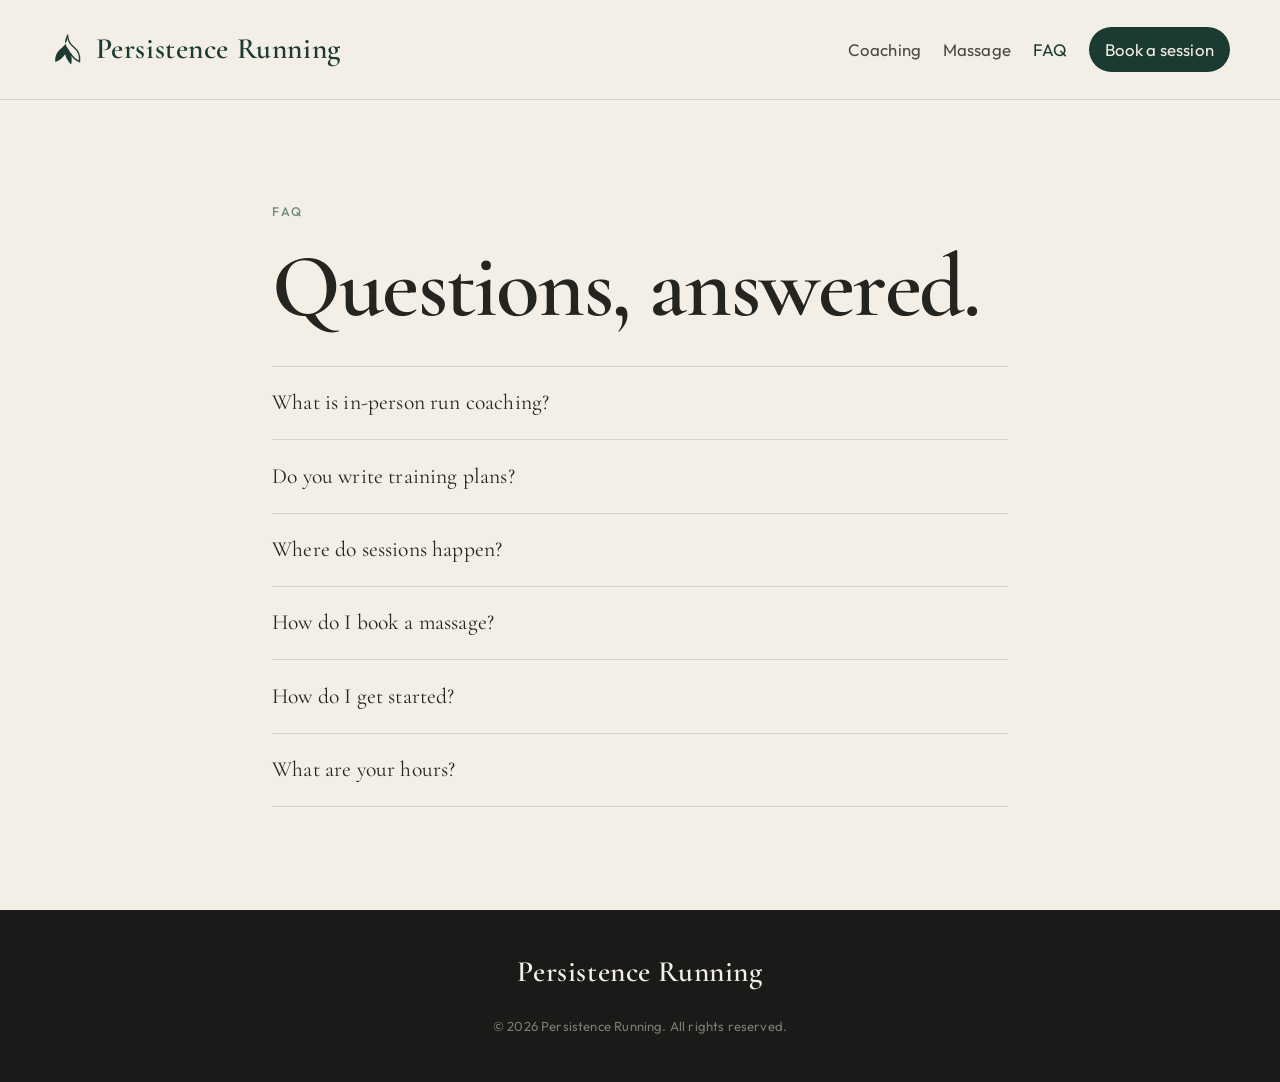
==== faq.html @ 75a37c59 "Point booking links to the in-person running Calendly page. Co-authored-by: Cursor <cursoragent@curs" ====
<!DOCTYPE html>
<html lang="en">
<head>
  <meta charset="UTF-8">
  <meta name="viewport" content="width=device-width, initial-scale=1.0">
  <title>FAQ · Persistence Running</title>
  <meta name="description" content="Questions about in-person run coaching, training plans, massage, and how to get started with Persistence Running in Bridle Trails.">
  <meta name="theme-color" content="#1B3A32">
  <link rel="icon" href="assets/favicon.svg" type="image/svg+xml">
  <link rel="preconnect" href="https://fonts.googleapis.com">
  <link rel="preconnect" href="https://fonts.gstatic.com" crossorigin>
  <link href="https://fonts.googleapis.com/css2?family=Cormorant+Garamond:ital,wght@0,500;0,600;0,700;1,500;1,600&family=Outfit:wght@300;400;500;600&display=swap" rel="stylesheet">
  <link rel="stylesheet" href="css/styles.css">
</head>
<body>
  <a class="skip-link" href="#main">Skip to content</a>

  <header class="site-header" id="top">
    <div class="nav-wrap">
      <a class="logo" href="index.html" aria-label="Persistence Running home">
        <svg class="logo-mark" viewBox="0 0 40 40" aria-hidden="true">
          <path d="M20 3c.4 6.2-2.2 11.4-6.8 15.2C8.4 22 5.2 27.4 6 34c4.8-1.6 8.6-4.6 11.2-8.8 1.2 4.6 3.4 8.4 6.8 11.8 1.8-7.2.2-13.6-4.2-19.2C16.6 13.4 16.2 8.6 20 3z" fill="currentColor"/>
          <path d="M20 3c-.2 5.8 2.8 10.8 7.2 14.4 4.6 3.8 7.4 9 6.4 16.2-4.6-2-8.2-5.2-10.6-9.6" fill="none" stroke="currentColor" stroke-width="1.6"/>
        </svg>
        <span class="logo-type">Persistence Running</span>
      </a>

      <button class="nav-toggle" type="button" aria-expanded="false" aria-controls="site-nav" aria-label="Open menu">
        <span></span>
        <span></span>
        <span></span>
      </button>

      <nav class="site-nav" id="site-nav" aria-label="Primary">
        <a href="index.html#coaching">Coaching</a>
        <a href="index.html#massage">Massage</a>
        <a href="faq.html" aria-current="page">FAQ</a>
        <a class="nav-cta" href="https://calendly.com/savannahschrader65/in-person-running-session" target="_blank" rel="noopener noreferrer" data-calendly>Book a session</a>
      </nav>
    </div>
  </header>

  <main id="main" class="resource-page">
    <section class="section section-cream" aria-labelledby="faq-heading">
      <div class="section-inner copy-measure reveal">
        <p class="eyebrow">FAQ</p>
        <h1 id="faq-heading">Questions, answered.</h1>
        <div class="faq-list">
          <details>
            <summary>What is in-person run coaching?</summary>
            <p>Savannah meets you for the session in Bridle Trails and the surrounding area. It’s 1-on-1 coaching on the roads or trails—accountability, safety, form, and workouts specific to your goal. Plans can cover 5K, 10K, half marathon, and marathon.</p>
          </details>
          <details>
            <summary>Do you write training plans?</summary>
            <p>Yes. In-person run coaching includes plans for 5K, 10K, half marathon, and marathon, written around your life and the race you’re pointing toward.</p>
          </details>
          <details>
            <summary>Where do sessions happen?</summary>
            <p>In-person run coaching is based in Bridle Trails. Savannah can meet you there and in the surrounding area at a time that works for you.</p>
          </details>
          <details>
            <summary>How do I book a massage?</summary>
            <p>Massage is for wellness and recovery and is booked at the spa. Use the massage section on the home page, or ask Savannah if you aren’t sure where to start.</p>
          </details>
          <details>
            <summary>How do I get started?</summary>
            <p>Coaching begins with a free 15-minute consultation. Use Book a session or send a note through the contact form.</p>
          </details>
          <details>
            <summary>What are your hours?</summary>
            <p>Mondays, Wednesdays, Fridays, and Saturdays, 7am–6pm.</p>
          </details>
        </div>
      </div>
    </section>
  </main>

  <footer class="site-footer">
    <div class="footer-inner">
      <p class="logo-type">Persistence Running</p>
      <p class="footer-fine">© <span id="year"></span> Persistence Running. All rights reserved.</p>
    </div>
  </footer>

  <script src="js/main.js"></script>
</body>
</html>
---- css/styles.css ----
:root {
  --forest: #1b3a32;
  --forest-mid: #2a5649;
  --sage: #6d8a7a;
  --cream: #f4efe6;
  --cream-deep: #e7dccb;
  --charcoal: #242421;
  --charcoal-soft: #4a4944;
  --ink: #1f1e1b;
  --white: #fbf8f2;
  --line: rgba(36, 36, 33, 0.14);
  --shadow: 0 24px 60px rgba(27, 58, 50, 0.18);
  --serif: "Cormorant Garamond", "Times New Roman", serif;
  --sans: "Outfit", system-ui, sans-serif;
  --header-h: 6.25rem;
  --ease: cubic-bezier(0.22, 1, 0.36, 1);
}

*,
*::before,
*::after {
  box-sizing: border-box;
}

html {
  scroll-behavior: smooth;
}

body {
  margin: 0;
  color: var(--charcoal);
  background: var(--cream);
  font-family: var(--sans);
  font-weight: 400;
  font-size: 1.05rem;
  line-height: 1.65;
  letter-spacing: 0.01em;
}

img {
  max-width: 100%;
  height: auto;
  display: block;
}

a {
  color: inherit;
}

h1,
h2,
h3 {
  font-family: var(--serif);
  font-weight: 600;
  line-height: 1.12;
  letter-spacing: -0.02em;
  margin: 0 0 1rem;
}

h1 {
  font-size: clamp(2.8rem, 7vw, 5.6rem);
}

h2 {
  font-size: clamp(2rem, 4.4vw, 3.35rem);
}

p {
  margin: 0 0 1.15rem;
}

p:last-child {
  margin-bottom: 0;
}

.skip-link {
  position: absolute;
  left: 1rem;
  top: -4rem;
  z-index: 100;
  background: var(--cream);
  color: var(--forest);
  padding: 0.6rem 1rem;
}

.skip-link:focus {
  top: 1rem;
}

.eyebrow {
  margin: 0 0 0.85rem;
  font-size: 0.78rem;
  font-weight: 500;
  letter-spacing: 0.22em;
  text-transform: uppercase;
  color: var(--sage);
}

.lede {
  max-width: 36rem;
  font-size: 1.12rem;
  font-weight: 300;
  color: rgba(244, 239, 230, 0.86);
}

.btn {
  display: inline-flex;
  align-items: center;
  justify-content: center;
  min-height: 3.1rem;
  padding: 0.7rem 1.4rem;
  border: 1px solid transparent;
  border-radius: 999px;
  font-family: var(--sans);
  font-size: 0.92rem;
  font-weight: 500;
  letter-spacing: 0.04em;
  text-decoration: none;
  cursor: pointer;
  transition: transform 0.25s var(--ease), background 0.25s var(--ease), color 0.25s var(--ease), border-color 0.25s var(--ease);
}

.btn:hover {
  transform: translateY(-1px);
}

.btn-cream {
  background: var(--cream);
  color: var(--forest);
}

.btn-cream:hover {
  background: var(--white);
}

.btn-ghost {
  background: transparent;
  border-color: rgba(244, 239, 230, 0.45);
  color: var(--cream);
}

.btn-ghost:hover {
  border-color: var(--cream);
  background: rgba(244, 239, 230, 0.08);
}

.text-link {
  display: inline-flex;
  margin-top: 0.4rem;
  color: var(--forest);
  font-weight: 500;
  text-decoration: none;
  border-bottom: 1px solid var(--forest-mid);
  padding-bottom: 0.15rem;
}

.text-link-cream {
  color: var(--cream);
  border-bottom-color: var(--sage);
}

.site-header {
  position: sticky;
  top: 0;
  z-index: 40;
  height: var(--header-h);
  overflow: visible;
  background: var(--cream);
  border-bottom: 1px solid var(--line);
}

.nav-wrap {
  width: min(1180px, calc(100% - 2rem));
  height: 100%;
  margin: 0 auto;
  display: flex;
  align-items: center;
  justify-content: space-between;
  gap: 1rem;
}

.logo {
  display: flex;
  align-items: center;
  gap: 0.65rem;
  color: var(--forest);
  text-decoration: none;
}

.logo-mark {
  width: 2.2rem;
  height: 2.2rem;
}

.logo-type {
  font-family: var(--serif);
  font-size: 1.85rem;
  font-weight: 600;
  letter-spacing: 0.02em;
}

.site-nav {
  display: flex;
  align-items: center;
  gap: 1.35rem;
}

.site-nav a {
  color: var(--charcoal-soft);
  text-decoration: none;
  font-size: 1.05rem;
  font-weight: 400;
}

.site-nav a:hover,
.site-nav a:focus-visible,
.site-nav a[aria-current="page"] {
  color: var(--forest);
}

.nav-cta {
  padding: 0.55rem 1rem;
  border-radius: 999px;
  background: var(--forest);
  color: var(--cream) !important;
}

.nav-toggle {
  display: none;
  width: 2.6rem;
  height: 2.6rem;
  padding: 0;
  border: 0;
  background: transparent;
  cursor: pointer;
}

.nav-toggle span {
  display: block;
  width: 1.3rem;
  height: 1.5px;
  margin: 5px auto;
  background: var(--forest);
  transition: transform 0.25s var(--ease), opacity 0.2s ease;
}

.hero {
  position: relative;
  min-height: min(78vh, 42rem);
  display: grid;
  align-items: end;
  color: var(--cream);
  overflow: hidden;
  background: var(--forest);
}

.hero-media,
.hero-overlay {
  position: absolute;
  inset: 0;
}

.hero-media img {
  width: 100%;
  height: 100%;
  object-fit: cover;
  object-position: center 18%;
}

.hero-overlay {
  background:
    linear-gradient(180deg, rgba(27, 58, 50, 0.12) 0%, rgba(27, 58, 50, 0.28) 42%, rgba(27, 58, 50, 0.82) 100%),
    linear-gradient(90deg, rgba(27, 58, 50, 0.28), transparent 58%);
}

.hero-place {
  position: absolute;
  top: 2.2rem;
  right: 4%;
  margin: 0;
  writing-mode: vertical-rl;
  transform: rotate(180deg);
  letter-spacing: 0.28em;
  text-transform: uppercase;
  font-size: 0.72rem;
  color: rgba(244, 239, 230, 0.72);
}

.hero-copy {
  position: relative;
  z-index: 1;
  width: min(1180px, calc(100% - 2rem));
  margin: 0 auto 4.2rem;
}

.hero-copy .eyebrow {
  color: var(--cream-deep);
}

.hero-actions {
  display: flex;
  flex-wrap: wrap;
  gap: 0.8rem;
  margin-top: 1.8rem;
}

.site-intro {
  padding: 0;
  background: var(--forest);
  color: var(--cream);
}

.site-intro .eyebrow {
  color: var(--cream-deep);
}

.site-intro h1 {
  max-width: 16ch;
  font-size: clamp(2.2rem, 5.6vw, 4.2rem);
  color: var(--cream);
}

.intro-lede {
  max-width: 38rem;
  margin-bottom: 0;
  font-size: 1.12rem;
  font-weight: 300;
  color: rgba(244, 239, 230, 0.86);
}

.intro-links {
  display: flex;
  flex-wrap: wrap;
  gap: 0.7rem;
  margin: 1.8rem 0 0;
  padding: 0;
  list-style: none;
}

.intro-links a {
  display: inline-flex;
  align-items: center;
  min-height: 2.6rem;
  padding: 0.4rem 1rem;
  border: 1px solid rgba(244, 239, 230, 0.35);
  border-radius: 999px;
  color: var(--cream);
  text-decoration: none;
  font-size: 0.92rem;
}

.intro-links a:hover,
.intro-links a:focus-visible {
  background: rgba(244, 239, 230, 0.1);
  border-color: var(--cream);
}

.section {
  padding: clamp(4.5rem, 8vw, 7.5rem) 0;
}

.section-inner {
  width: min(1180px, calc(100% - 2rem));
  margin: 0 auto;
}

.section-cream {
  background: var(--cream);
}

.section-forest {
  background: var(--forest);
  color: var(--cream);
}

.section-forest .eyebrow {
  color: var(--cream-deep);
}

.section-sage {
  background: var(--cream-deep);
}

.section-charcoal {
  background: var(--charcoal);
  color: var(--cream);
}

.section-charcoal .eyebrow {
  color: var(--sage);
}

.split {
  display: grid;
  grid-template-columns: 0.92fr 1.08fr;
  gap: clamp(2rem, 5vw, 4.5rem);
  align-items: center;
}

.split-reverse {
  grid-template-columns: 1.08fr 0.92fr;
}

.copy-measure {
  max-width: 46rem;
}

.split-reverse .media-frame {
  order: 2;
}

.media-frame {
  margin: 0;
}

.media-frame img {
  width: 100%;
  height: min(70vh, 560px);
  object-fit: cover;
  border-radius: 2px;
  box-shadow: var(--shadow);
}

.offering-list {
  list-style: none;
  margin: 1.6rem 0 1.4rem;
  padding: 0;
  border-top: 1px solid var(--line);
}

.section-forest .offering-list {
  border-top-color: rgba(244, 239, 230, 0.16);
}

.offering-list li {
  display: grid;
  gap: 0.45rem;
  padding: 1.25rem 0;
  border-bottom: 1px solid var(--line);
}

.section-forest .offering-list li {
  border-bottom-color: rgba(244, 239, 230, 0.16);
}

.offering-name {
  font-family: var(--serif);
  font-size: 1.35rem;
}

.offering-meta {
  font-size: 0.98rem;
  line-height: 1.6;
  color: var(--charcoal-soft);
}

.section-forest .offering-meta {
  color: rgba(244, 239, 230, 0.7);
}

.faq-list {
  margin-top: 1.8rem;
  border-top: 1px solid var(--line);
}

.faq-list details {
  border-bottom: 1px solid var(--line);
}

.faq-list summary {
  cursor: pointer;
  font-family: var(--serif);
  font-size: 1.35rem;
  padding: 1.15rem 0;
  list-style: none;
}

.faq-list summary::-webkit-details-marker {
  display: none;
}

.faq-list details p {
  margin: 0 0 1.2rem;
  color: var(--charcoal-soft);
}

.resource-page {
  min-height: calc(100vh - var(--header-h) - 8rem);
}

.resource-groups {
  display: grid;
  gap: clamp(2.4rem, 5vw, 4rem);
  margin-top: 2.2rem;
}

.resource-group h3 {
  font-size: clamp(1.6rem, 3vw, 2.1rem);
  margin-bottom: 0.35rem;
}

.resource-list {
  list-style: none;
  margin: 0.8rem 0 0;
  padding: 0;
  border-top: 1px solid var(--line);
}

.resource-list:empty::after {
  display: block;
  padding: 1.1rem 0;
  color: var(--charcoal-soft);
  content: attr(data-empty);
}

.resource-list li {
  border-bottom: 1px solid var(--line);
}

.resource-list a {
  display: grid;
  gap: 0.2rem;
  padding: 1rem 0;
  text-decoration: none;
}

.resource-list a:hover .resource-title,
.resource-list a:focus-visible .resource-title {
  color: var(--forest-mid);
}

.resource-title {
  font-family: var(--serif);
  font-size: 1.35rem;
  color: var(--ink);
}

.resource-note {
  font-size: 0.92rem;
  color: var(--charcoal-soft);
}

.about-grid {
  display: grid;
  grid-template-columns: 0.78fr 1.22fr;
  gap: clamp(2rem, 5vw, 4.5rem);
  align-items: center;
}

.about-portrait {
  position: relative;
  margin: 0;
}

.about-portrait::after {
  content: "";
  position: absolute;
  inset: 1.2rem -1.2rem -1.2rem 1.2rem;
  border: 1px solid var(--forest-mid);
  z-index: 0;
}

.about-portrait img {
  position: relative;
  z-index: 1;
  width: 100%;
  height: min(52vh, 460px);
  object-fit: cover;
  object-position: center 18%;
}

.creds {
  display: grid;
  grid-template-columns: 1fr;
  gap: 1rem;
  margin: 1.4rem 0 0;
}

.creds dt {
  font-size: 0.72rem;
  letter-spacing: 0.18em;
  text-transform: uppercase;
  color: var(--sage);
}

.creds dd {
  margin: 0.35rem 0 0;
  font-family: var(--serif);
  font-size: 1.15rem;
}

.contact-grid {
  display: grid;
  grid-template-columns: 0.9fr 1.1fr;
  gap: clamp(2rem, 5vw, 4.5rem);
  align-items: start;
}

.contact-details {
  list-style: none;
  margin: 2rem 0 0;
  padding: 0;
}

.contact-details li {
  display: grid;
  gap: 0.15rem;
  padding: 0.85rem 0;
  border-top: 1px solid rgba(244, 239, 230, 0.12);
  font-size: 1rem;
}

.contact-details span {
  font-size: 0.72rem;
  letter-spacing: 0.18em;
  text-transform: uppercase;
  color: var(--sage);
}

.contact-details a {
  color: var(--cream);
  text-decoration: none;
}

.contact-form,
.form-success {
  background: rgba(244, 239, 230, 0.05);
  border: 1px solid rgba(244, 239, 230, 0.12);
  padding: clamp(1.4rem, 3vw, 2.2rem);
}

.field,
.field-row {
  margin-bottom: 1rem;
}

.field-row {
  display: grid;
  grid-template-columns: 1fr 1fr;
  gap: 1rem;
}

.field label {
  display: block;
  margin-bottom: 0.4rem;
  font-size: 0.82rem;
  letter-spacing: 0.06em;
}

.field input,
.field select,
.field textarea {
  width: 100%;
  border: 1px solid rgba(244, 239, 230, 0.18);
  background: rgba(27, 58, 50, 0.35);
  color: var(--cream);
  border-radius: 2px;
  padding: 0.75rem 0.8rem;
  font-family: var(--sans);
  font-size: 1rem;
  color-scheme: dark;
}

.field option {
  color: var(--charcoal);
  background: var(--cream);
}

.field textarea {
  resize: vertical;
  min-height: 8rem;
}

.field input::placeholder,
.field textarea::placeholder {
  color: rgba(244, 239, 230, 0.45);
}

.field input:focus,
.field select:focus,
.field textarea:focus {
  outline: 2px solid var(--cream-deep);
  outline-offset: 2px;
}

.field input.is-invalid,
.field select.is-invalid,
.field textarea.is-invalid {
  border-color: #e2b7a4;
}

.form-error {
  color: #e2b7a4;
  font-size: 0.9rem;
}

.form-success h3 {
  font-size: 2rem;
}

.form-success[hidden],
.contact-form[hidden] {
  display: none;
}

.site-footer {
  background: #1a1a18;
  color: rgba(244, 239, 230, 0.72);
  padding: 2.4rem 0 2.8rem;
  text-align: center;
}

.footer-inner {
  width: min(1180px, calc(100% - 2rem));
  margin: 0 auto;
}

.site-footer .logo-type {
  color: var(--cream);
  margin-bottom: 0.4rem;
}

.footer-fine {
  margin-top: 1.2rem;
  font-size: 0.82rem;
  color: rgba(244, 239, 230, 0.45);
}

.reveal {
  opacity: 0;
  transform: translateY(18px);
  animation: rise 0.8s var(--ease) forwards;
}

.reveal:nth-child(2) {
  animation-delay: 0.08s;
}

.reveal:nth-child(3) {
  animation-delay: 0.16s;
}

@keyframes rise {
  to {
    opacity: 1;
    transform: none;
  }
}

:focus-visible {
  outline: 2px solid var(--forest-mid);
  outline-offset: 3px;
}

@media (max-width: 1100px) {
  .nav-toggle {
    display: block;
    z-index: 60;
  }

  .site-nav {
    position: fixed;
    top: 0;
    left: 0;
    right: 0;
    bottom: 0;
    z-index: 50;
    width: 100%;
    height: 100vh;
    height: 100dvh;
    display: flex;
    flex-direction: column;
    justify-content: center;
    align-items: flex-start;
    gap: 1.4rem;
    padding: 5rem 2rem 2rem;
    background: var(--cream);
    transform: translateX(100%);
    transition: transform 0.35s var(--ease);
  }

  .site-nav.is-open {
    transform: none;
  }

  .site-nav a {
    font-family: var(--serif);
    font-size: 2rem;
    color: var(--forest);
  }

  .nav-cta {
    margin-top: 0.4rem;
    font-family: var(--sans) !important;
    font-size: 1rem !important;
  }

  .nav-toggle[aria-expanded="true"] span:nth-child(1) {
    transform: translateY(6.5px) rotate(45deg);
  }

  .nav-toggle[aria-expanded="true"] span:nth-child(2) {
    opacity: 0;
  }

  .nav-toggle[aria-expanded="true"] span:nth-child(3) {
    transform: translateY(-6.5px) rotate(-45deg);
  }
}

@media (max-width: 900px) {
  .split-reverse,
  .about-grid,
  .contact-grid,
  .creds,
  .field-row {
    grid-template-columns: 1fr;
  }

  .split-reverse .media-frame {
    order: 0;
  }

  .hero-place {
    display: none;
  }

  .hero {
    min-height: min(70vh, 34rem);
  }

  .hero-media img {
    object-position: center 28%;
  }

  .hero-copy {
    margin-bottom: 3.4rem;
  }

  .about-portrait::after {
    display: none;
  }

  .media-frame img,
  .about-portrait img {
    height: 52vw;
    min-height: 240px;
  }
}

@media (prefers-reduced-motion: reduce) {
  html {
    scroll-behavior: auto;
  }

  .reveal,
  .btn {
    animation: none;
    opacity: 1;
    transform: none;
    transition: none;
  }
}
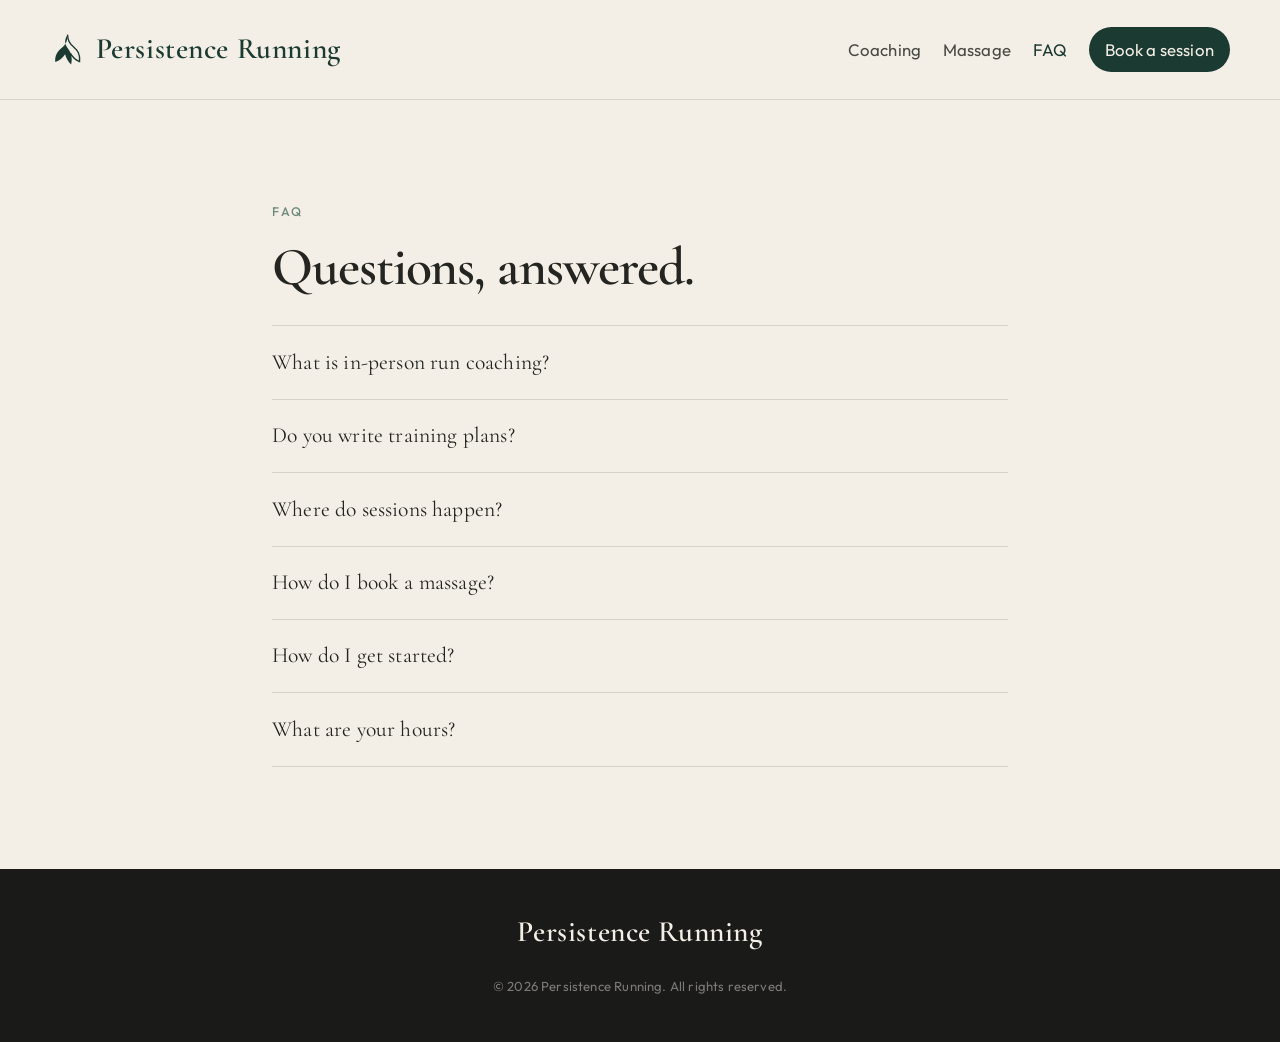
==== commit e6e6b3de: "Point booking links to the 30-minute Calendly phone call. Co-authored-by: Cursor <cursoragent@cursor" ====
--- a/faq.html
+++ b/faq.html
@@ -35,7 +35,7 @@
         <a href="index.html#coaching">Coaching</a>
         <a href="index.html#massage">Massage</a>
         <a href="faq.html" aria-current="page">FAQ</a>
-        <a class="nav-cta" href="https://calendly.com/savannahschrader65/in-person-running-session" target="_blank" rel="noopener noreferrer" data-calendly>Book a session</a>
+        <a class="nav-cta" href="https://calendly.com/savannahschrader65/30min" target="_blank" rel="noopener noreferrer" data-calendly>Book a session</a>
       </nav>
     </div>
   </header>
--- a/css/styles.css
+++ b/css/styles.css
@@ -61,6 +61,7 @@
   font-size: clamp(2.8rem, 7vw, 5.6rem);
 }
 
+.section h1,
 h2 {
   font-size: clamp(2rem, 4.4vw, 3.35rem);
 }
@@ -245,32 +246,21 @@
 }
 
 .hero {
-  position: relative;
-  min-height: min(78vh, 42rem);
-  display: grid;
-  align-items: end;
-  color: var(--cream);
+  display: flex;
+  align-items: center;
+  justify-content: center;
+  height: min(70vh, 38rem);
   overflow: hidden;
-  background: var(--forest);
-}
-
-.hero-media,
-.hero-overlay {
-  position: absolute;
-  inset: 0;
-}
-
-.hero-media img {
-  width: 100%;
+  background: #c5d2de;
+}
+
+.hero-photo {
+  display: block;
+  width: auto;
   height: 100%;
-  object-fit: cover;
-  object-position: center 18%;
-}
-
-.hero-overlay {
-  background:
-    linear-gradient(180deg, rgba(27, 58, 50, 0.12) 0%, rgba(27, 58, 50, 0.28) 42%, rgba(27, 58, 50, 0.82) 100%),
-    linear-gradient(90deg, rgba(27, 58, 50, 0.28), transparent 58%);
+  max-width: 100%;
+  object-fit: contain;
+  object-position: center;
 }
 
 .hero-place {
@@ -397,6 +387,21 @@
   align-items: center;
 }
 
+.split-start {
+  align-items: start;
+}
+
+.coaching-photo {
+  position: sticky;
+  top: calc(var(--header-h) + 1.2rem);
+}
+
+.coaching-photo img {
+  height: min(78vh, 640px);
+  object-fit: cover;
+  object-position: center;
+}
+
 .split-reverse {
   grid-template-columns: 1.08fr 0.92fr;
 }
@@ -564,9 +569,9 @@
   position: relative;
   z-index: 1;
   width: 100%;
-  height: min(52vh, 460px);
+  height: min(68vh, 560px);
   object-fit: cover;
-  object-position: center 18%;
+  object-position: center 82%;
 }
 
 .creds {
@@ -825,12 +830,8 @@
     display: none;
   }
 
-  .hero {
-    min-height: min(70vh, 34rem);
-  }
-
-  .hero-media img {
-    object-position: center 28%;
+  .coaching-photo {
+    position: static;
   }
 
   .hero-copy {
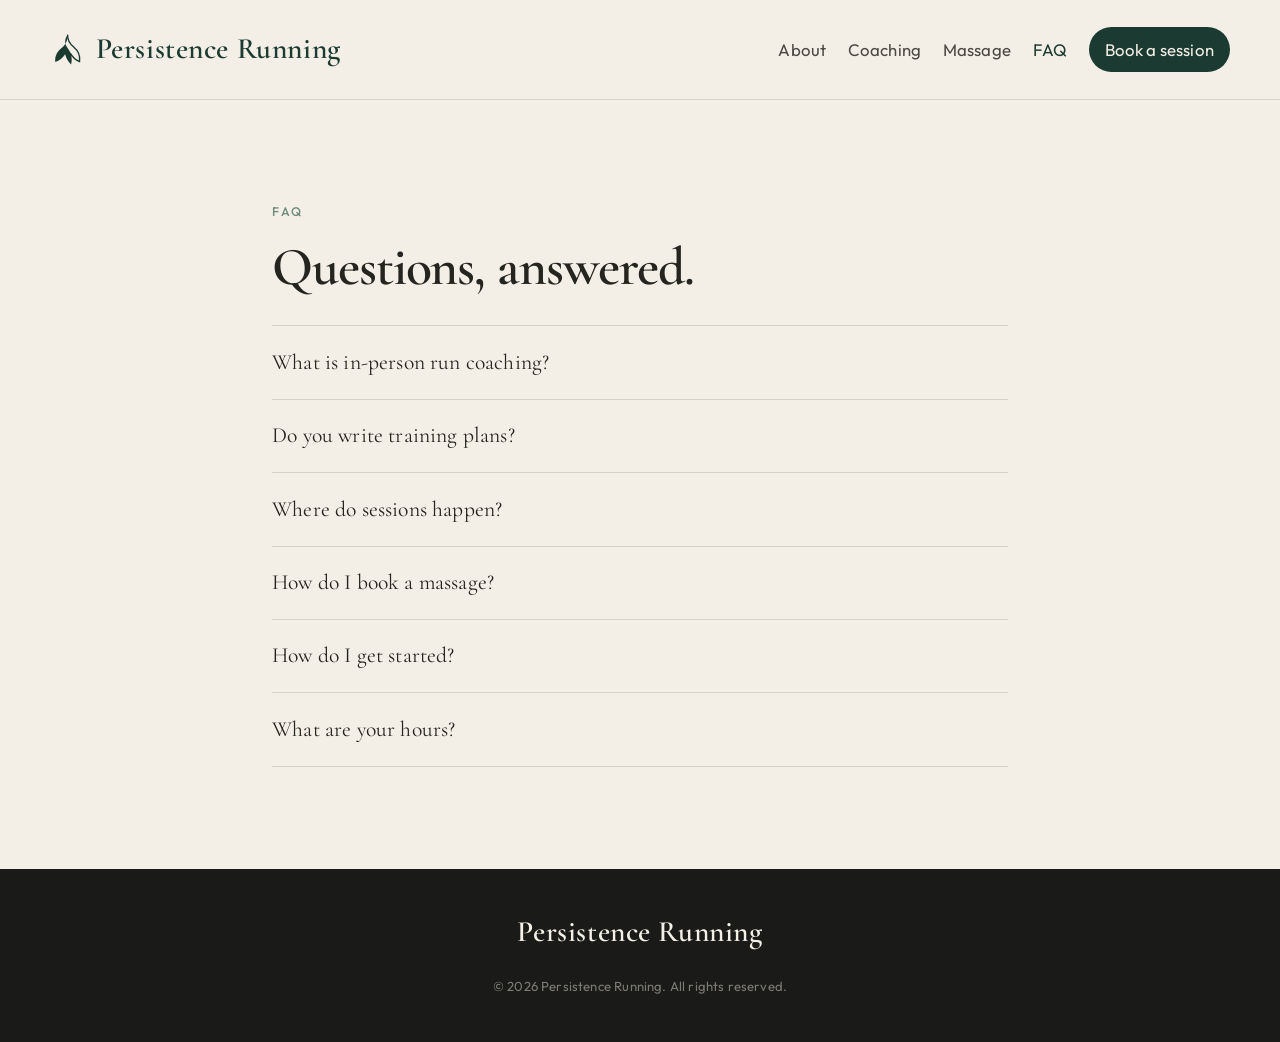
==== commit 47a4cdf0: "Put About first, set the full mountain photo beside coaching, and note Bridle Trails and surrounding" ====
--- a/faq.html
+++ b/faq.html
@@ -32,6 +32,7 @@
       </button>
 
       <nav class="site-nav" id="site-nav" aria-label="Primary">
+        <a href="index.html#about">About</a>
         <a href="index.html#coaching">Coaching</a>
         <a href="index.html#massage">Massage</a>
         <a href="faq.html" aria-current="page">FAQ</a>
@@ -60,7 +61,7 @@
           </details>
           <details>
             <summary>How do I book a massage?</summary>
-            <p>Massage is for wellness and recovery and is booked at the spa. Use the massage section on the home page, or ask Savannah if you aren’t sure where to start.</p>
+            <p>Massage is for wellness and recovery and is booked at the spa. Use Book at the spa on the home page, or ask Savannah if you aren’t sure where to start.</p>
           </details>
           <details>
             <summary>How do I get started?</summary>
--- a/css/styles.css
+++ b/css/styles.css
@@ -391,15 +391,22 @@
   align-items: start;
 }
 
+.coaching-layout {
+  display: grid;
+  grid-template-columns: minmax(16rem, 0.82fr) 1.18fr;
+  gap: clamp(1.8rem, 4vw, 3.5rem);
+  align-items: start;
+}
+
 .coaching-photo {
   position: sticky;
   top: calc(var(--header-h) + 1.2rem);
 }
 
-.coaching-photo img {
-  height: min(78vh, 640px);
-  object-fit: cover;
-  object-position: center;
+.media-frame.coaching-photo img {
+  width: 100%;
+  height: auto;
+  object-fit: contain;
 }
 
 .split-reverse {
@@ -428,24 +435,39 @@
 
 .offering-list {
   list-style: none;
-  margin: 1.6rem 0 1.4rem;
+  margin: 1.5rem 0 1.25rem;
   padding: 0;
-  border-top: 1px solid var(--line);
-}
-
-.section-forest .offering-list {
-  border-top-color: rgba(244, 239, 230, 0.16);
+  display: grid;
+  grid-template-columns: 1fr 1fr;
+  column-gap: 2.4rem;
 }
 
 .offering-list li {
   display: grid;
-  gap: 0.45rem;
-  padding: 1.25rem 0;
+  grid-template-columns: 0.7rem 1fr;
+  column-gap: 0.55rem;
+  row-gap: 0.28rem;
+  align-content: start;
+  padding: 0.95rem 0;
   border-bottom: 1px solid var(--line);
 }
 
-.section-forest .offering-list li {
-  border-bottom-color: rgba(244, 239, 230, 0.16);
+.offering-list li::before {
+  content: "";
+  width: 6px;
+  height: 6px;
+  margin-top: 0.62rem;
+  border-radius: 50%;
+  background: var(--forest-mid);
+}
+
+.offering-list .offering-name,
+.offering-list .offering-meta {
+  grid-column: 2;
+}
+
+.offering-list li:last-child {
+  grid-column: 1 / -1;
 }
 
 .offering-name {
@@ -457,10 +479,6 @@
   font-size: 0.98rem;
   line-height: 1.6;
   color: var(--charcoal-soft);
-}
-
-.section-forest .offering-meta {
-  color: rgba(244, 239, 230, 0.7);
 }
 
 .faq-list {
@@ -547,7 +565,7 @@
 
 .about-grid {
   display: grid;
-  grid-template-columns: 0.78fr 1.22fr;
+  grid-template-columns: 1.22fr 0.78fr;
   gap: clamp(2rem, 5vw, 4.5rem);
   align-items: center;
 }
@@ -560,7 +578,7 @@
 .about-portrait::after {
   content: "";
   position: absolute;
-  inset: 1.2rem -1.2rem -1.2rem 1.2rem;
+  inset: 1.2rem 1.2rem -1.2rem -1.2rem;
   border: 1px solid var(--forest-mid);
   z-index: 0;
 }
@@ -571,7 +589,7 @@
   width: 100%;
   height: min(68vh, 560px);
   object-fit: cover;
-  object-position: center 82%;
+  object-position: 58% 28%;
 }
 
 .creds {
@@ -814,11 +832,14 @@
 }
 
 @media (max-width: 900px) {
+  .split,
   .split-reverse,
   .about-grid,
   .contact-grid,
   .creds,
-  .field-row {
+  .field-row,
+  .offering-list,
+  .coaching-layout {
     grid-template-columns: 1fr;
   }
 
@@ -830,19 +851,22 @@
     display: none;
   }
 
+  .hero-copy {
+    margin-bottom: 3.4rem;
+  }
+
   .coaching-photo {
     position: static;
   }
 
-  .hero-copy {
-    margin-bottom: 3.4rem;
+  .about-portrait {
+    order: -1;
   }
 
   .about-portrait::after {
     display: none;
   }
 
-  .media-frame img,
   .about-portrait img {
     height: 52vw;
     min-height: 240px;
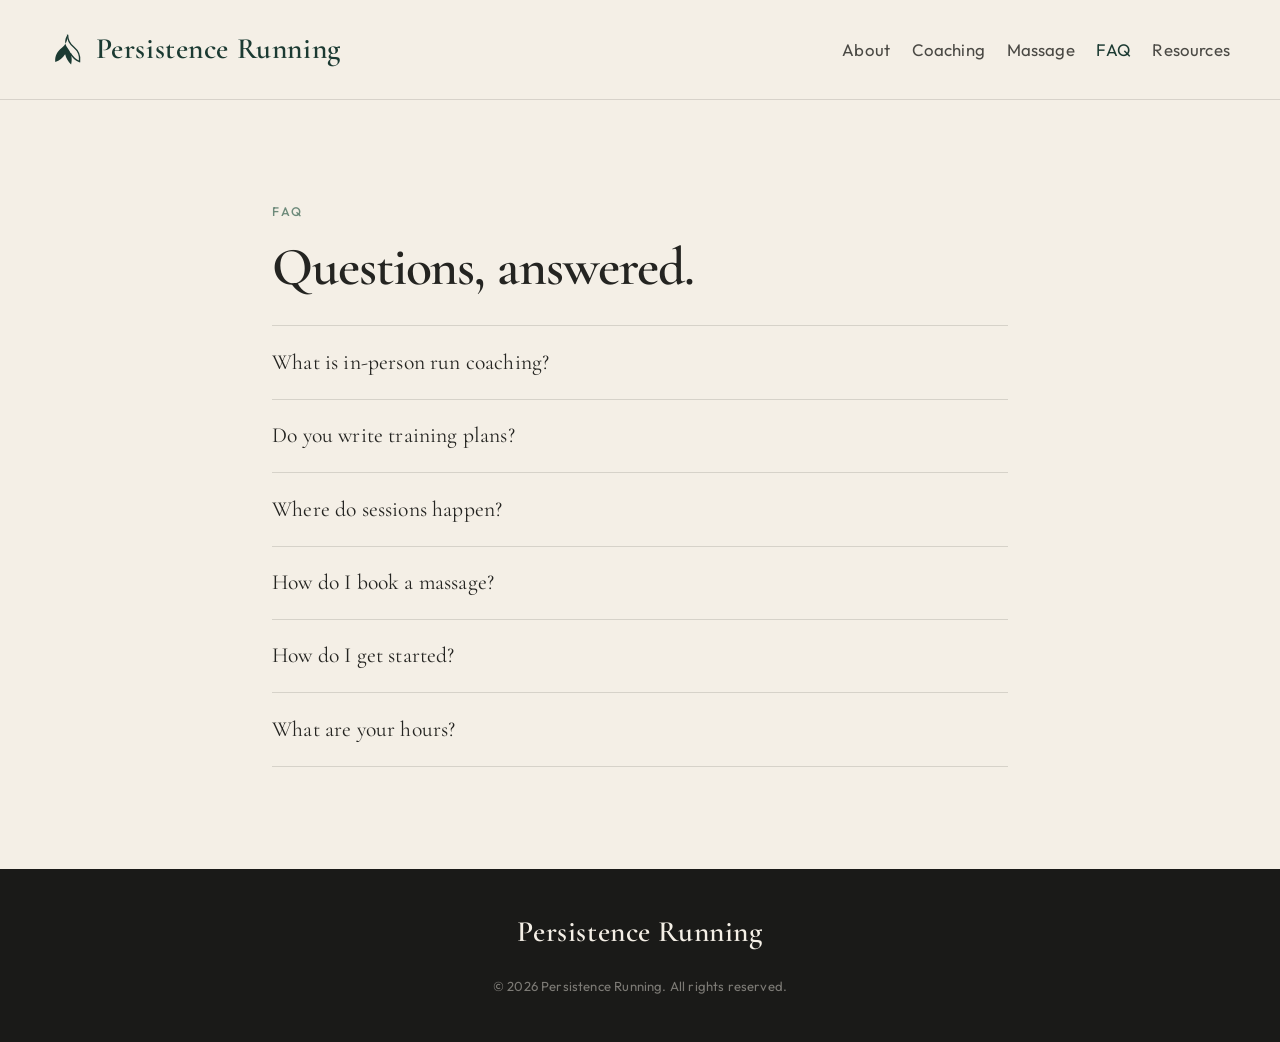
==== commit 00b50742: "Replace the nav booking button with Resources and update the coaching bullets. Co-authored-by: Curso" ====
--- a/faq.html
+++ b/faq.html
@@ -36,7 +36,7 @@
         <a href="index.html#coaching">Coaching</a>
         <a href="index.html#massage">Massage</a>
         <a href="faq.html" aria-current="page">FAQ</a>
-        <a class="nav-cta" href="https://calendly.com/savannahschrader65/30min" target="_blank" rel="noopener noreferrer" data-calendly>Book a session</a>
+        <a href="resources.html">Resources</a>
       </nav>
     </div>
   </header>
@@ -65,7 +65,7 @@
           </details>
           <details>
             <summary>How do I get started?</summary>
-            <p>Coaching begins with a free 15-minute consultation. Use Book a session or send a note through the contact form.</p>
+            <p>Coaching begins with a free 15-minute consultation. Book a free consultation or send a note through the contact form.</p>
           </details>
           <details>
             <summary>What are your hours?</summary>
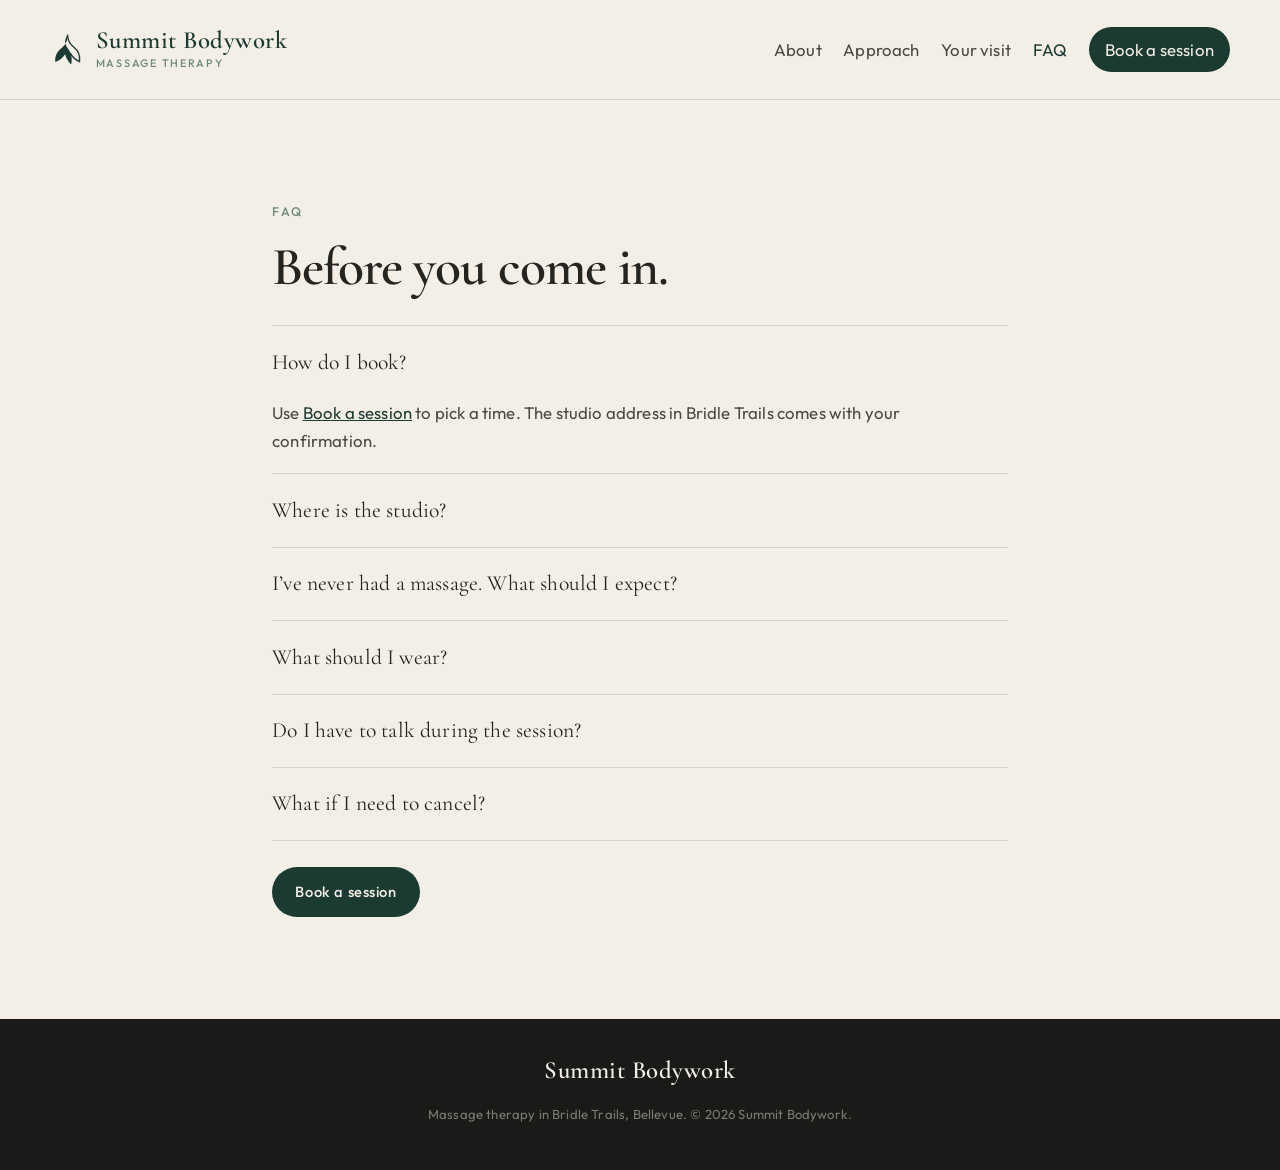
==== commit 9e4f30fb: "Rebuild the site as Summit Bodywork, a Bridle Trails massage studio. Drop coaching pages and Solei b" ====
--- a/faq.html
+++ b/faq.html
@@ -3,8 +3,8 @@
 <head>
   <meta charset="UTF-8">
   <meta name="viewport" content="width=device-width, initial-scale=1.0">
-  <title>FAQ · Persistence Running</title>
-  <meta name="description" content="Questions about in-person run coaching, training plans, massage, and how to get started with Persistence Running in Bridle Trails.">
+  <title>FAQ · Summit Bodywork</title>
+  <meta name="description" content="How to book massage at Summit Bodywork in Bridle Trails, what a first visit is like, and what to expect.">
   <meta name="theme-color" content="#1B3A32">
   <link rel="icon" href="assets/favicon.svg" type="image/svg+xml">
   <link rel="preconnect" href="https://fonts.googleapis.com">
@@ -17,12 +17,15 @@
 
   <header class="site-header" id="top">
     <div class="nav-wrap">
-      <a class="logo" href="index.html" aria-label="Persistence Running home">
+      <a class="logo" href="index.html" aria-label="Summit Bodywork home">
         <svg class="logo-mark" viewBox="0 0 40 40" aria-hidden="true">
           <path d="M20 3c.4 6.2-2.2 11.4-6.8 15.2C8.4 22 5.2 27.4 6 34c4.8-1.6 8.6-4.6 11.2-8.8 1.2 4.6 3.4 8.4 6.8 11.8 1.8-7.2.2-13.6-4.2-19.2C16.6 13.4 16.2 8.6 20 3z" fill="currentColor"/>
           <path d="M20 3c-.2 5.8 2.8 10.8 7.2 14.4 4.6 3.8 7.4 9 6.4 16.2-4.6-2-8.2-5.2-10.6-9.6" fill="none" stroke="currentColor" stroke-width="1.6"/>
         </svg>
-        <span class="logo-type">Persistence Running</span>
+        <span class="logo-text">
+          <span class="logo-type">Summit Bodywork</span>
+          <span class="logo-tag">Massage therapy</span>
+        </span>
       </a>
 
       <button class="nav-toggle" type="button" aria-expanded="false" aria-controls="site-nav" aria-label="Open menu">
@@ -33,10 +36,10 @@
 
       <nav class="site-nav" id="site-nav" aria-label="Primary">
         <a href="index.html#about">About</a>
-        <a href="index.html#coaching">Coaching</a>
-        <a href="index.html#massage">Massage</a>
+        <a href="index.html#approach">Approach</a>
+        <a href="index.html#visit">Your visit</a>
         <a href="faq.html" aria-current="page">FAQ</a>
-        <a href="resources.html">Resources</a>
+        <a class="nav-cta" href="https://calendly.com/savannahschrader65/30min" target="_blank" rel="noopener noreferrer" data-book>Book a session</a>
       </nav>
     </div>
   </header>
@@ -45,41 +48,42 @@
     <section class="section section-cream" aria-labelledby="faq-heading">
       <div class="section-inner copy-measure reveal">
         <p class="eyebrow">FAQ</p>
-        <h1 id="faq-heading">Questions, answered.</h1>
+        <h1 id="faq-heading">Before you come in.</h1>
         <div class="faq-list">
-          <details>
-            <summary>What is in-person run coaching?</summary>
-            <p>Savannah meets you for the session in Bridle Trails and the surrounding area. It’s 1-on-1 coaching on the roads or trails—accountability, safety, form, and workouts specific to your goal. Plans can cover 5K, 10K, half marathon, and marathon.</p>
+          <details open>
+            <summary>How do I book?</summary>
+            <p>Use <a href="https://calendly.com/savannahschrader65/30min" target="_blank" rel="noopener noreferrer" data-book>Book a session</a> to pick a time. The studio address in Bridle Trails comes with your confirmation.</p>
           </details>
           <details>
-            <summary>Do you write training plans?</summary>
-            <p>Yes. In-person run coaching includes plans for 5K, 10K, half marathon, and marathon, written around your life and the race you’re pointing toward.</p>
+            <summary>Where is the studio?</summary>
+            <p>Summit Bodywork is in Bridle Trails, Bellevue. For privacy, the exact address is shared after you book.</p>
           </details>
           <details>
-            <summary>Where do sessions happen?</summary>
-            <p>In-person run coaching is based in Bridle Trails. Savannah can meet you there and in the surrounding area at a time that works for you.</p>
+            <summary>I’ve never had a massage. What should I expect?</summary>
+            <p>You’ll complete a short health history and meet Savannah in the treatment room. She’ll ask about pressure and anything that shouldn’t be worked. You are draped at all times. Talking is optional after that intake.</p>
           </details>
           <details>
-            <summary>How do I book a massage?</summary>
-            <p>Massage is for wellness and recovery and is booked at the spa. Use Book at the spa on the home page, or ask Savannah if you aren’t sure where to start.</p>
+            <summary>What should I wear?</summary>
+            <p>Wear whatever you feel comfortable changing out of. During the session you choose what stays on; you’ll be fully draped either way. Only the area being massaged is uncovered.</p>
           </details>
           <details>
-            <summary>How do I get started?</summary>
-            <p>Coaching begins with a free 15-minute consultation. Book a free consultation or send a note through the contact form.</p>
+            <summary>Do I have to talk during the session?</summary>
+            <p>No. Savannah will check in on pressure at the start. After that, quiet is completely fine. Do speak up if something hurts, feels too light, or if the room isn’t comfortable.</p>
           </details>
           <details>
-            <summary>What are your hours?</summary>
-            <p>Mondays, Wednesdays, Fridays, and Saturdays, 7am–6pm.</p>
+            <summary>What if I need to cancel?</summary>
+            <p>Please give at least 24 hours’ notice so that time can go to someone else.</p>
           </details>
         </div>
+        <a class="btn btn-forest" href="https://calendly.com/savannahschrader65/30min" target="_blank" rel="noopener noreferrer" data-book>Book a session</a>
       </div>
     </section>
   </main>
 
   <footer class="site-footer">
     <div class="footer-inner">
-      <p class="logo-type">Persistence Running</p>
-      <p class="footer-fine">© <span id="year"></span> Persistence Running. All rights reserved.</p>
+      <p class="logo-type">Summit Bodywork</p>
+      <p class="footer-fine">Massage therapy in Bridle Trails, Bellevue. © <span id="year"></span> Summit Bodywork.</p>
     </div>
   </footer>
 
--- a/css/styles.css
+++ b/css/styles.css
@@ -24,6 +24,7 @@
 
 html {
   scroll-behavior: smooth;
+  scroll-padding-top: calc(var(--header-h) + 0.6rem);
 }
 
 body {
@@ -145,6 +146,16 @@
   background: rgba(244, 239, 230, 0.08);
 }
 
+.btn-forest {
+  background: var(--forest);
+  color: var(--cream);
+  margin-top: 1.6rem;
+}
+
+.btn-forest:hover {
+  background: var(--forest-mid);
+}
+
 .text-link {
   display: inline-flex;
   margin-top: 0.4rem;
@@ -191,13 +202,29 @@
 .logo-mark {
   width: 2.2rem;
   height: 2.2rem;
+  flex-shrink: 0;
+}
+
+.logo-text {
+  display: flex;
+  flex-direction: column;
+  gap: 0.05rem;
 }
 
 .logo-type {
   font-family: var(--serif);
-  font-size: 1.85rem;
+  font-size: 1.55rem;
   font-weight: 600;
   letter-spacing: 0.02em;
+  line-height: 1.1;
+}
+
+.logo-tag {
+  font-size: 0.68rem;
+  font-weight: 500;
+  letter-spacing: 0.16em;
+  text-transform: uppercase;
+  color: var(--sage);
 }
 
 .site-nav {
@@ -305,9 +332,41 @@
 }
 
 .site-intro h1 {
-  max-width: 16ch;
+  max-width: 14ch;
   font-size: clamp(2.2rem, 5.6vw, 4.2rem);
   color: var(--cream);
+}
+
+.intro-layout {
+  display: grid;
+  grid-template-columns: 1.35fr 0.85fr;
+  gap: clamp(2rem, 5vw, 4.5rem);
+  align-items: end;
+}
+
+.trust-list {
+  list-style: none;
+  margin: 0;
+  padding: 0;
+  display: grid;
+  gap: 1.1rem;
+}
+
+.trust-list li {
+  padding-top: 0.85rem;
+  border-top: 1px solid rgba(244, 239, 230, 0.16);
+  font-family: var(--serif);
+  font-size: 1.25rem;
+}
+
+.trust-list span {
+  display: block;
+  margin-bottom: 0.3rem;
+  font-family: var(--sans);
+  font-size: 0.72rem;
+  letter-spacing: 0.18em;
+  text-transform: uppercase;
+  color: var(--cream-deep);
 }
 
 .intro-lede {
@@ -466,8 +525,72 @@
   grid-column: 2;
 }
 
-.offering-list li:last-child {
-  grid-column: 1 / -1;
+.visit-grid {
+  display: grid;
+  grid-template-columns: 1.15fr 0.85fr;
+  gap: clamp(2rem, 5vw, 4.5rem);
+  align-items: start;
+}
+
+.visit-steps {
+  list-style: none;
+  margin: 1.6rem 0 1.8rem;
+  padding: 0;
+  display: grid;
+  gap: 1.15rem;
+}
+
+.visit-steps li {
+  display: grid;
+  grid-template-columns: 2.1rem 1fr;
+  gap: 0.85rem;
+  align-items: start;
+}
+
+.visit-steps span {
+  display: flex;
+  align-items: center;
+  justify-content: center;
+  width: 2.1rem;
+  height: 2.1rem;
+  border: 1px solid rgba(244, 239, 230, 0.35);
+  border-radius: 999px;
+  font-size: 0.85rem;
+}
+
+.visit-steps strong {
+  display: block;
+  font-family: var(--serif);
+  font-size: 1.35rem;
+  font-weight: 600;
+  margin-bottom: 0.25rem;
+}
+
+.visit-steps p {
+  margin: 0;
+  color: rgba(244, 239, 230, 0.82);
+}
+
+.visit-card {
+  background: rgba(244, 239, 230, 0.06);
+  border: 1px solid rgba(244, 239, 230, 0.14);
+  padding: clamp(1.4rem, 3vw, 2rem);
+}
+
+.visit-card .contact-details {
+  margin-top: 0.6rem;
+}
+
+.cta-close {
+  max-width: 40rem;
+}
+
+.cta-close h2 {
+  max-width: 16ch;
+}
+
+.faq-list a {
+  color: var(--forest);
 }
 
 .offering-name {
@@ -560,6 +683,36 @@
 
 .resource-note {
   font-size: 0.92rem;
+  color: var(--charcoal-soft);
+}
+
+.price-list {
+  list-style: none;
+  margin: 1.8rem 0 1.4rem;
+  padding: 0;
+  border-top: 1px solid var(--line);
+}
+
+.price-list li {
+  display: flex;
+  flex-wrap: wrap;
+  align-items: baseline;
+  justify-content: space-between;
+  gap: 0.4rem 1.2rem;
+  padding: 1.15rem 0;
+  border-bottom: 1px solid var(--line);
+}
+
+.price-name {
+  font-family: var(--serif);
+  font-size: 1.35rem;
+}
+
+.price-amount {
+  font-size: 1.05rem;
+}
+
+.price-note {
   color: var(--charcoal-soft);
 }
 
@@ -594,7 +747,7 @@
 
 .creds {
   display: grid;
-  grid-template-columns: 1fr;
+  grid-template-columns: 1fr 1fr;
   gap: 1rem;
   margin: 1.4rem 0 0;
 }
@@ -776,6 +929,10 @@
 }
 
 @media (max-width: 1100px) {
+  .logo-type {
+    font-size: 1.28rem;
+  }
+
   .nav-toggle {
     display: block;
     z-index: 60;
@@ -806,6 +963,10 @@
     transform: none;
   }
 
+  .logo-type {
+    font-size: 1.28rem;
+  }
+
   .site-nav a {
     font-family: var(--serif);
     font-size: 2rem;
@@ -828,6 +989,16 @@
 
   .nav-toggle[aria-expanded="true"] span:nth-child(3) {
     transform: translateY(-6.5px) rotate(-45deg);
+  }
+}
+
+@media (max-width: 520px) {
+  .logo-tag {
+    display: none;
+  }
+
+  .logo-type {
+    font-size: 1.12rem;
   }
 }
 
@@ -839,7 +1010,9 @@
   .creds,
   .field-row,
   .offering-list,
-  .coaching-layout {
+  .coaching-layout,
+  .intro-layout,
+  .visit-grid {
     grid-template-columns: 1fr;
   }
 
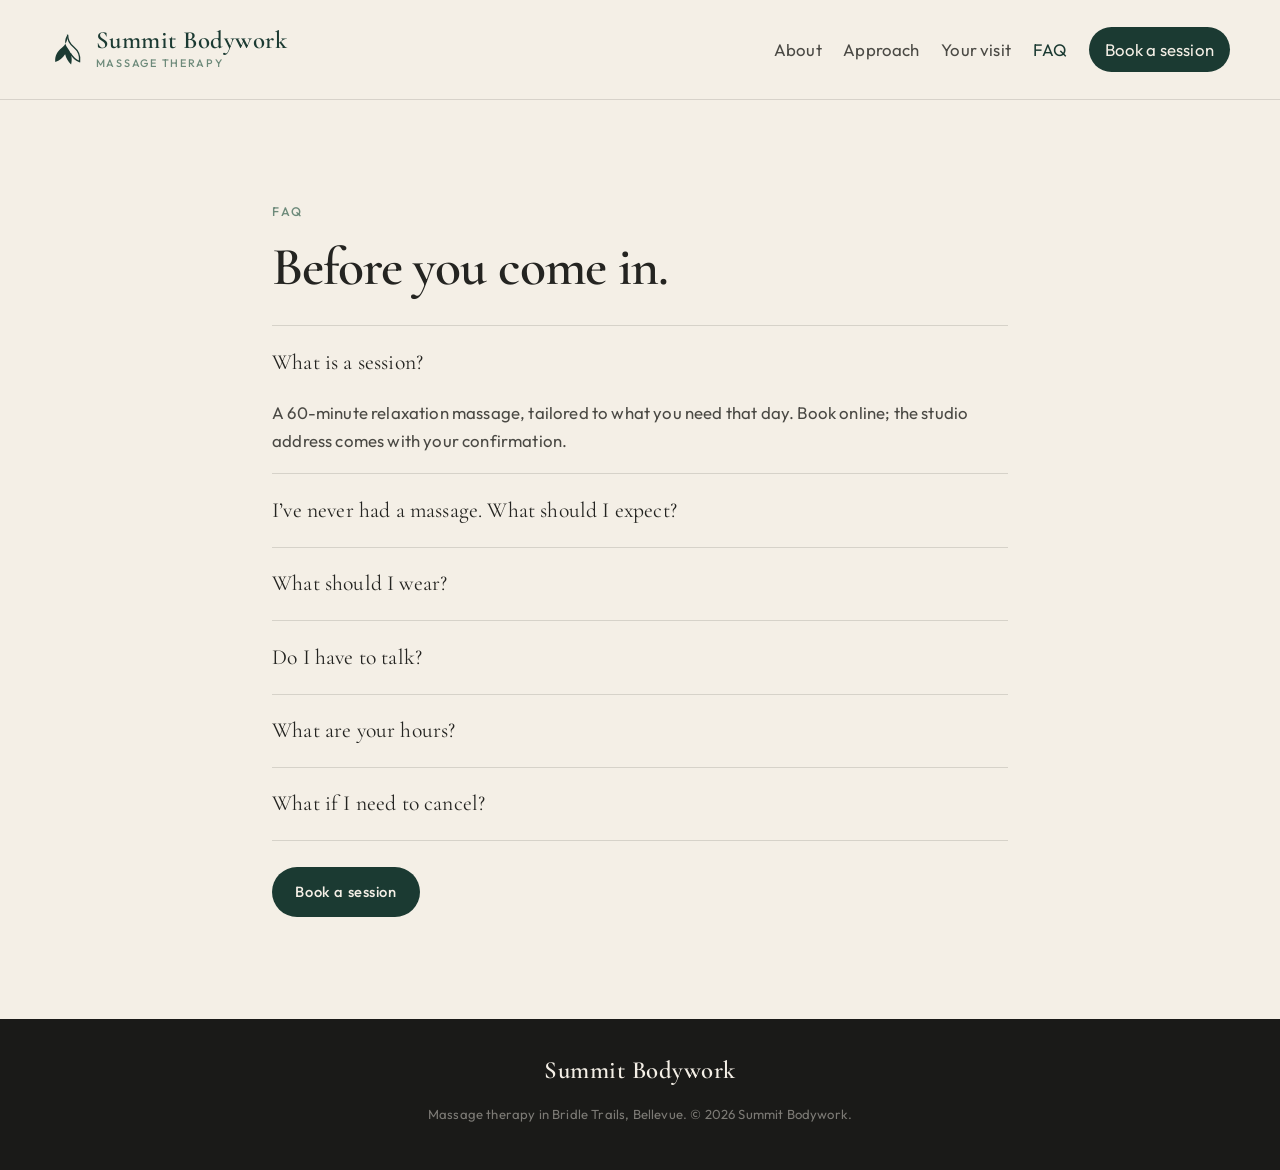
==== commit fd74e166: "Tighten Summit Bodywork copy and set studio hours. Lead with nervous-system work and the 60-minute m" ====
--- a/faq.html
+++ b/faq.html
@@ -51,24 +51,24 @@
         <h1 id="faq-heading">Before you come in.</h1>
         <div class="faq-list">
           <details open>
-            <summary>How do I book?</summary>
-            <p>Use <a href="https://calendly.com/savannahschrader65/30min" target="_blank" rel="noopener noreferrer" data-book>Book a session</a> to pick a time. The studio address in Bridle Trails comes with your confirmation.</p>
-          </details>
-          <details>
-            <summary>Where is the studio?</summary>
-            <p>Summit Bodywork is in Bridle Trails, Bellevue. For privacy, the exact address is shared after you book.</p>
+            <summary>What is a session?</summary>
+            <p>A 60-minute relaxation massage, tailored to what you need that day. Book online; the studio address comes with your confirmation.</p>
           </details>
           <details>
             <summary>I’ve never had a massage. What should I expect?</summary>
-            <p>You’ll complete a short health history and meet Savannah in the treatment room. She’ll ask about pressure and anything that shouldn’t be worked. You are draped at all times. Talking is optional after that intake.</p>
+            <p>A short health history, a check-in on pressure and anything to skip, then the session. You are draped at all times. Talking after intake is optional.</p>
           </details>
           <details>
             <summary>What should I wear?</summary>
-            <p>Wear whatever you feel comfortable changing out of. During the session you choose what stays on; you’ll be fully draped either way. Only the area being massaged is uncovered.</p>
+            <p>Whatever you are comfortable changing out of. You choose what stays on; only the area being massaged is uncovered.</p>
           </details>
           <details>
-            <summary>Do I have to talk during the session?</summary>
-            <p>No. Savannah will check in on pressure at the start. After that, quiet is completely fine. Do speak up if something hurts, feels too light, or if the room isn’t comfortable.</p>
+            <summary>Do I have to talk?</summary>
+            <p>No. Speak up if something hurts, feels too light, or if the room isn’t comfortable. Quiet is completely fine.</p>
+          </details>
+          <details>
+            <summary>What are your hours?</summary>
+            <p>Monday, Tuesday, Thursday, and Friday, 9am–5pm, at the Bridle Trails studio in Bellevue. The address comes with your booking confirmation.</p>
           </details>
           <details>
             <summary>What if I need to cancel?</summary>
--- a/css/styles.css
+++ b/css/styles.css
@@ -322,7 +322,6 @@
 }
 
 .site-intro {
-  padding: 0;
   background: var(--forest);
   color: var(--cream);
 }
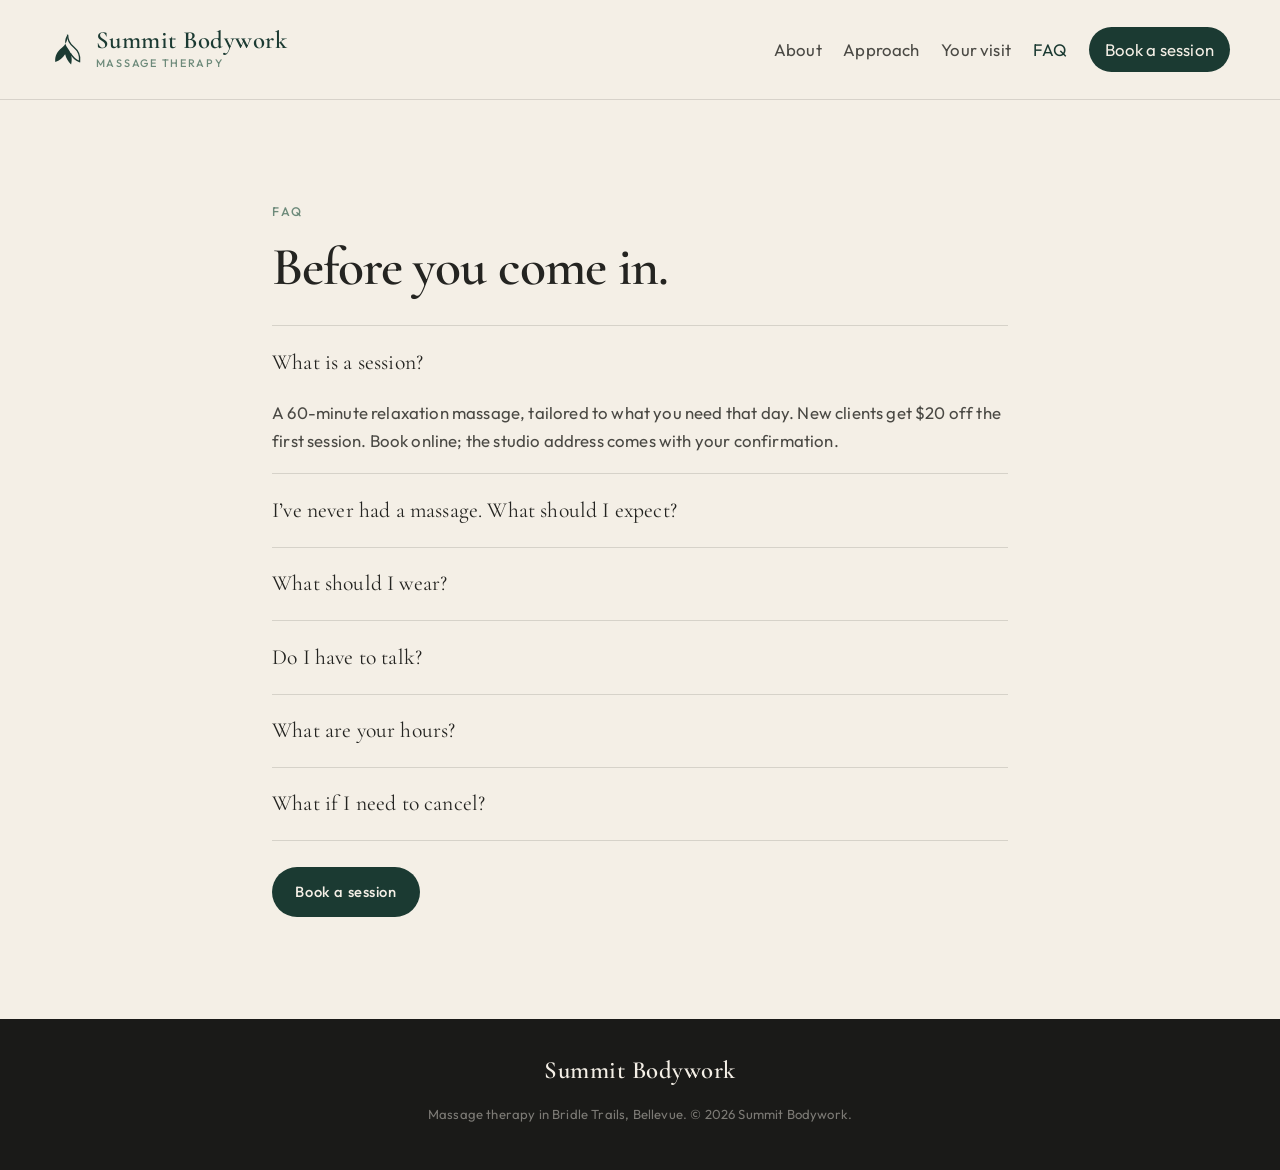
==== commit 0d99fa82: "Show the Bridle Trails studio photo and simplify visit details. New clients see  off, credentials re" ====
--- a/faq.html
+++ b/faq.html
@@ -52,7 +52,7 @@
         <div class="faq-list">
           <details open>
             <summary>What is a session?</summary>
-            <p>A 60-minute relaxation massage, tailored to what you need that day. Book online; the studio address comes with your confirmation.</p>
+            <p>A 60-minute relaxation massage, tailored to what you need that day. New clients get $20 off the first session. Book online; the studio address comes with your confirmation.</p>
           </details>
           <details>
             <summary>I’ve never had a massage. What should I expect?</summary>
--- a/css/styles.css
+++ b/css/styles.css
@@ -321,6 +321,11 @@
   margin-top: 1.8rem;
 }
 
+.intro-note {
+  margin: 1.1rem 0 0;
+  color: rgba(244, 239, 230, 0.78);
+}
+
 .site-intro {
   background: var(--forest);
   color: var(--cream);
@@ -568,6 +573,24 @@
 .visit-steps p {
   margin: 0;
   color: rgba(244, 239, 230, 0.82);
+}
+
+.visit-photo {
+  margin: 0;
+}
+
+.visit-photo img {
+  width: 100%;
+  height: min(70vh, 560px);
+  object-fit: cover;
+  object-position: 50% 40%;
+  border-radius: 2px;
+}
+
+.visit-photo figcaption {
+  margin-top: 0.7rem;
+  font-size: 0.9rem;
+  color: rgba(244, 239, 230, 0.72);
 }
 
 .visit-card {
@@ -1027,8 +1050,13 @@
     margin-bottom: 3.4rem;
   }
 
-  .coaching-photo {
-    position: static;
+  .visit-photo {
+    order: -1;
+  }
+
+  .visit-photo img {
+    height: 64vw;
+    min-height: 260px;
   }
 
   .about-portrait {
